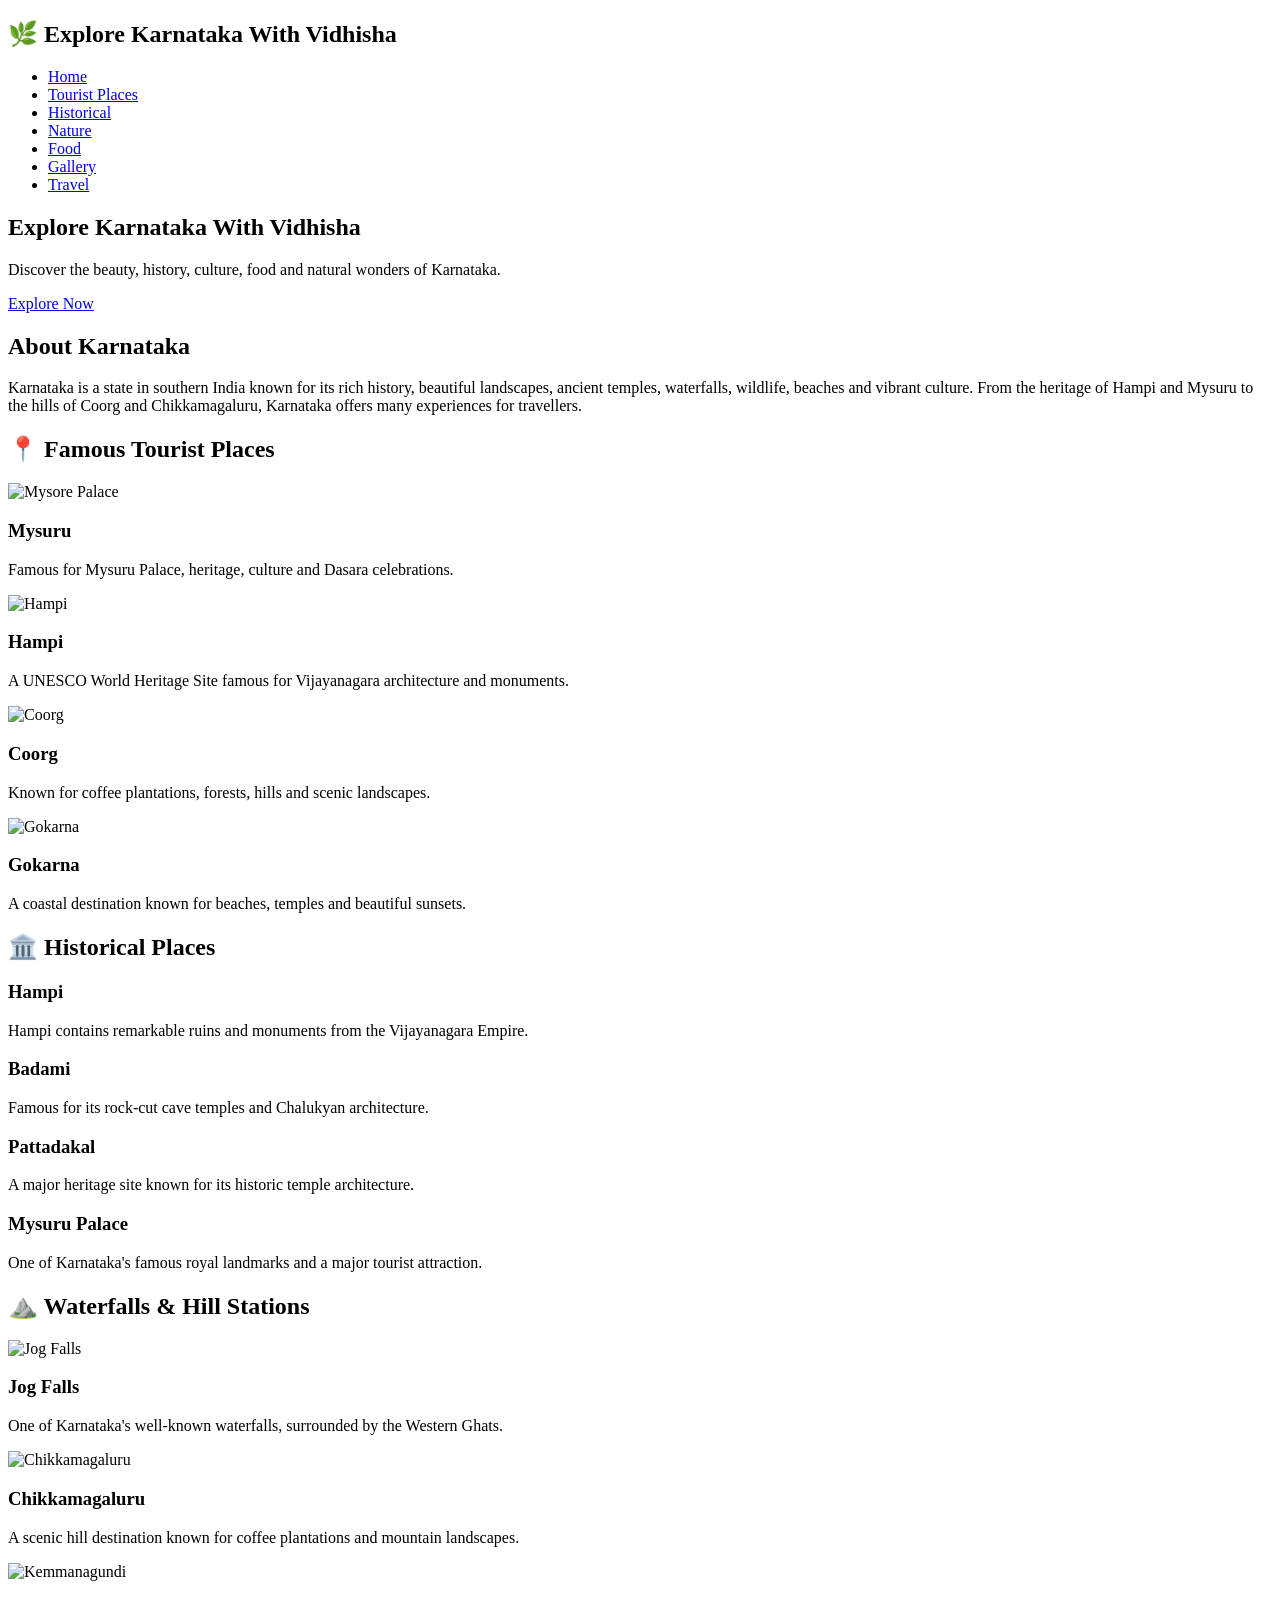
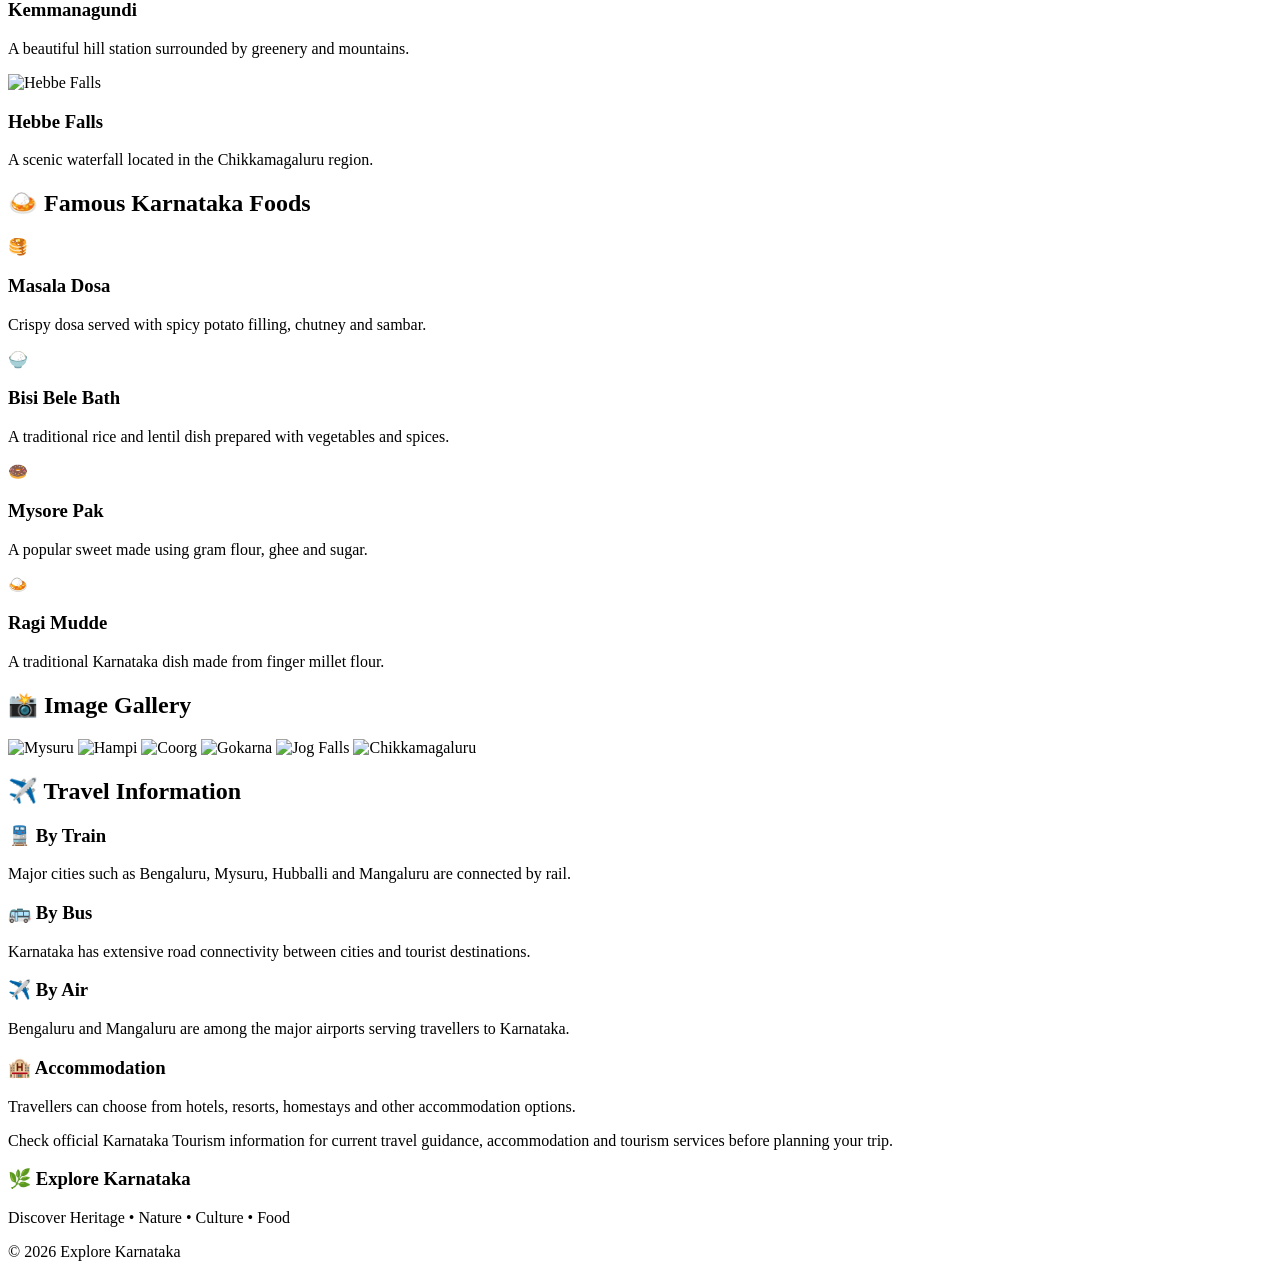
==== index.html @ e2760170 "Rename index2.html to index.html" ====
<!DOCTYPE html>
<html lang="en">
<head>
    <meta charset="UTF-8">
    <meta name="viewport" content="width=device-width, initial-scale=1.0">
    <title>Explore Karnataka</title>
    <link rel="stylesheet" href="style.css">
</head>

<body>

    <!-- Navigation -->
    <header>
        <nav>
            <h2>🌿 Explore Karnataka With Vidhisha</h2>

            <ul>
                <li><a href="#home">Home</a></li>
                <li><a href="#places">Tourist Places</a></li>
                <li><a href="#history">Historical</a></li>
                <li><a href="#nature">Nature</a></li>
                <li><a href="#food">Food</a></li>
                <li><a href="#gallery">Gallery</a></li>
                <li><a href="#travel">Travel</a></li>
            </ul>
        </nav>
    </header>


    <!-- Home -->
    <section id="home" class="hero">

        <div class="hero-text">
            <h1>Explore Karnataka With Vidhisha</h1>

            <p>
                Discover the beauty, history, culture, food and
                natural wonders of Karnataka.
            </p>

            <a href="#places" class="btn">Explore Now</a>
        </div>

    </section>


    <!-- Karnataka Introduction -->
    <section class="intro">

        <h2>About Karnataka</h2>

        <p>
            Karnataka is a state in southern India known for its
            rich history, beautiful landscapes, ancient temples,
            waterfalls, wildlife, beaches and vibrant culture.
            From the heritage of Hampi and Mysuru to the hills of
            Coorg and Chikkamagaluru, Karnataka offers many
            experiences for travellers.
        </p>

    </section>


    <!-- Tourist Places -->
    <section id="places">

        <h2>📍 Famous Tourist Places</h2>

        <div class="cards">

            <div class="card">
                <img src="images/mysore.jpg" alt="Mysore Palace">
                <h3>Mysuru</h3>
                <p>
                    Famous for Mysuru Palace, heritage, culture
                    and Dasara celebrations.
                </p>
            </div>

            <div class="card">
                <img src="images/hampi.jpg" alt="Hampi">
                <h3>Hampi</h3>
                <p>
                    A UNESCO World Heritage Site famous for
                    Vijayanagara architecture and monuments.
                </p>
            </div>

            <div class="card">
                <img src="images/coorg.jpg" alt="Coorg">
                <h3>Coorg</h3>
                <p>
                    Known for coffee plantations, forests,
                    hills and scenic landscapes.
                </p>
            </div>

            <div class="card">
                <img src="images/gokarna.jpg" alt="Gokarna">
                <h3>Gokarna</h3>
                <p>
                    A coastal destination known for beaches,
                    temples and beautiful sunsets.
                </p>
            </div>

        </div>

    </section>


    <!-- Historical Places -->
    <section id="history" class="light">

        <h2>🏛️ Historical Places</h2>

        <div class="cards">

            <div class="card">
                <h3>Hampi</h3>
                <p>
                    Hampi contains remarkable ruins and monuments
                    from the Vijayanagara Empire.
                </p>
            </div>

            <div class="card">
                <h3>Badami</h3>
                <p>
                    Famous for its rock-cut cave temples and
                    Chalukyan architecture.
                </p>
            </div>

            <div class="card">
                <h3>Pattadakal</h3>
                <p>
                    A major heritage site known for its historic
                    temple architecture.
                </p>
            </div>

            <div class="card">
                <h3>Mysuru Palace</h3>
                <p>
                    One of Karnataka's famous royal landmarks
                    and a major tourist attraction.
                </p>
            </div>

        </div>

    </section>


    <!-- Waterfalls and Hill Stations -->
    <section id="nature">

        <h2>⛰️ Waterfalls & Hill Stations</h2>

        <div class="cards">

            <div class="card">
                <img src="images/jog.jpg" alt="Jog Falls">
                <h3>Jog Falls</h3>
                <p>
                    One of Karnataka's well-known waterfalls,
                    surrounded by the Western Ghats.
                </p>
            </div>

            <div class="card">
                <img src="images/chikmagalur.jpg" alt="Chikkamagaluru">
                <h3>Chikkamagaluru</h3>
                <p>
                    A scenic hill destination known for coffee
                    plantations and mountain landscapes.
                </p>
            </div>

            <div class="card">
                <img src="images/kemmanagundi.jpg" alt="Kemmanagundi">
                <h3>Kemmanagundi</h3>
                <p>
                    A beautiful hill station surrounded by
                    greenery and mountains.
                </p>
            </div>

            <div class="card">
                <img src="images/hebbe.jpg" alt="Hebbe Falls">
                <h3>Hebbe Falls</h3>
                <p>
                    A scenic waterfall located in the
                    Chikkamagaluru region.
                </p>
            </div>

        </div>

    </section>


    <!-- Famous Foods -->
    <section id="food" class="food-section">

        <h2>🍛 Famous Karnataka Foods</h2>

        <div class="food-container">

            <div class="food">
                <span>🥞</span>
                <h3>Masala Dosa</h3>
                <p>
                    Crispy dosa served with spicy potato filling,
                    chutney and sambar.
                </p>
            </div>

            <div class="food">
                <span>🍚</span>
                <h3>Bisi Bele Bath</h3>
                <p>
                    A traditional rice and lentil dish prepared
                    with vegetables and spices.
                </p>
            </div>

            <div class="food">
                <span>🍩</span>
                <h3>Mysore Pak</h3>
                <p>
                    A popular sweet made using gram flour,
                    ghee and sugar.
                </p>
            </div>

            <div class="food">
                <span>🍛</span>
                <h3>Ragi Mudde</h3>
                <p>
                    A traditional Karnataka dish made from
                    finger millet flour.
                </p>
            </div>

        </div>

    </section>


    <!-- Image Gallery -->
    <section id="gallery">

        <h2>📸 Image Gallery</h2>

        <div class="gallery">

            <img src="images/mysore.jpg" alt="Mysuru">
            <img src="images/hampi.jpg" alt="Hampi">
            <img src="images/coorg.jpg" alt="Coorg">
            <img src="images/gokarna.jpg" alt="Gokarna">
            <img src="images/jog.jpg" alt="Jog Falls">
            <img src="images/chikmagalur.jpg" alt="Chikkamagaluru">

        </div>

    </section>


    <!-- Travel Information -->
    <section id="travel" class="travel">

        <h2>✈️ Travel Information</h2>

        <div class="travel-box">

            <div>
                <h3>🚆 By Train</h3>
                <p>
                    Major cities such as Bengaluru, Mysuru,
                    Hubballi and Mangaluru are connected by rail.
                </p>
            </div>

            <div>
                <h3>🚌 By Bus</h3>
                <p>
                    Karnataka has extensive road connectivity
                    between cities and tourist destinations.
                </p>
            </div>

            <div>
                <h3>✈️ By Air</h3>
                <p>
                    Bengaluru and Mangaluru are among the major
                    airports serving travellers to Karnataka.
                </p>
            </div>

            <div>
                <h3>🏨 Accommodation</h3>
                <p>
                    Travellers can choose from hotels, resorts,
                    homestays and other accommodation options.
                </p>
            </div>

        </div>

        <p class="travel-note">
            Check official Karnataka Tourism information for
            current travel guidance, accommodation and tourism
            services before planning your trip.
        </p>

    </section>


    <!-- Footer -->
    <footer>

        <h3>🌿 Explore Karnataka</h3>

        <p>
            Discover Heritage • Nature • Culture • Food
        </p>

        <p>
            © 2026 Explore Karnataka
        </p>

    </footer>

</body>
</html>
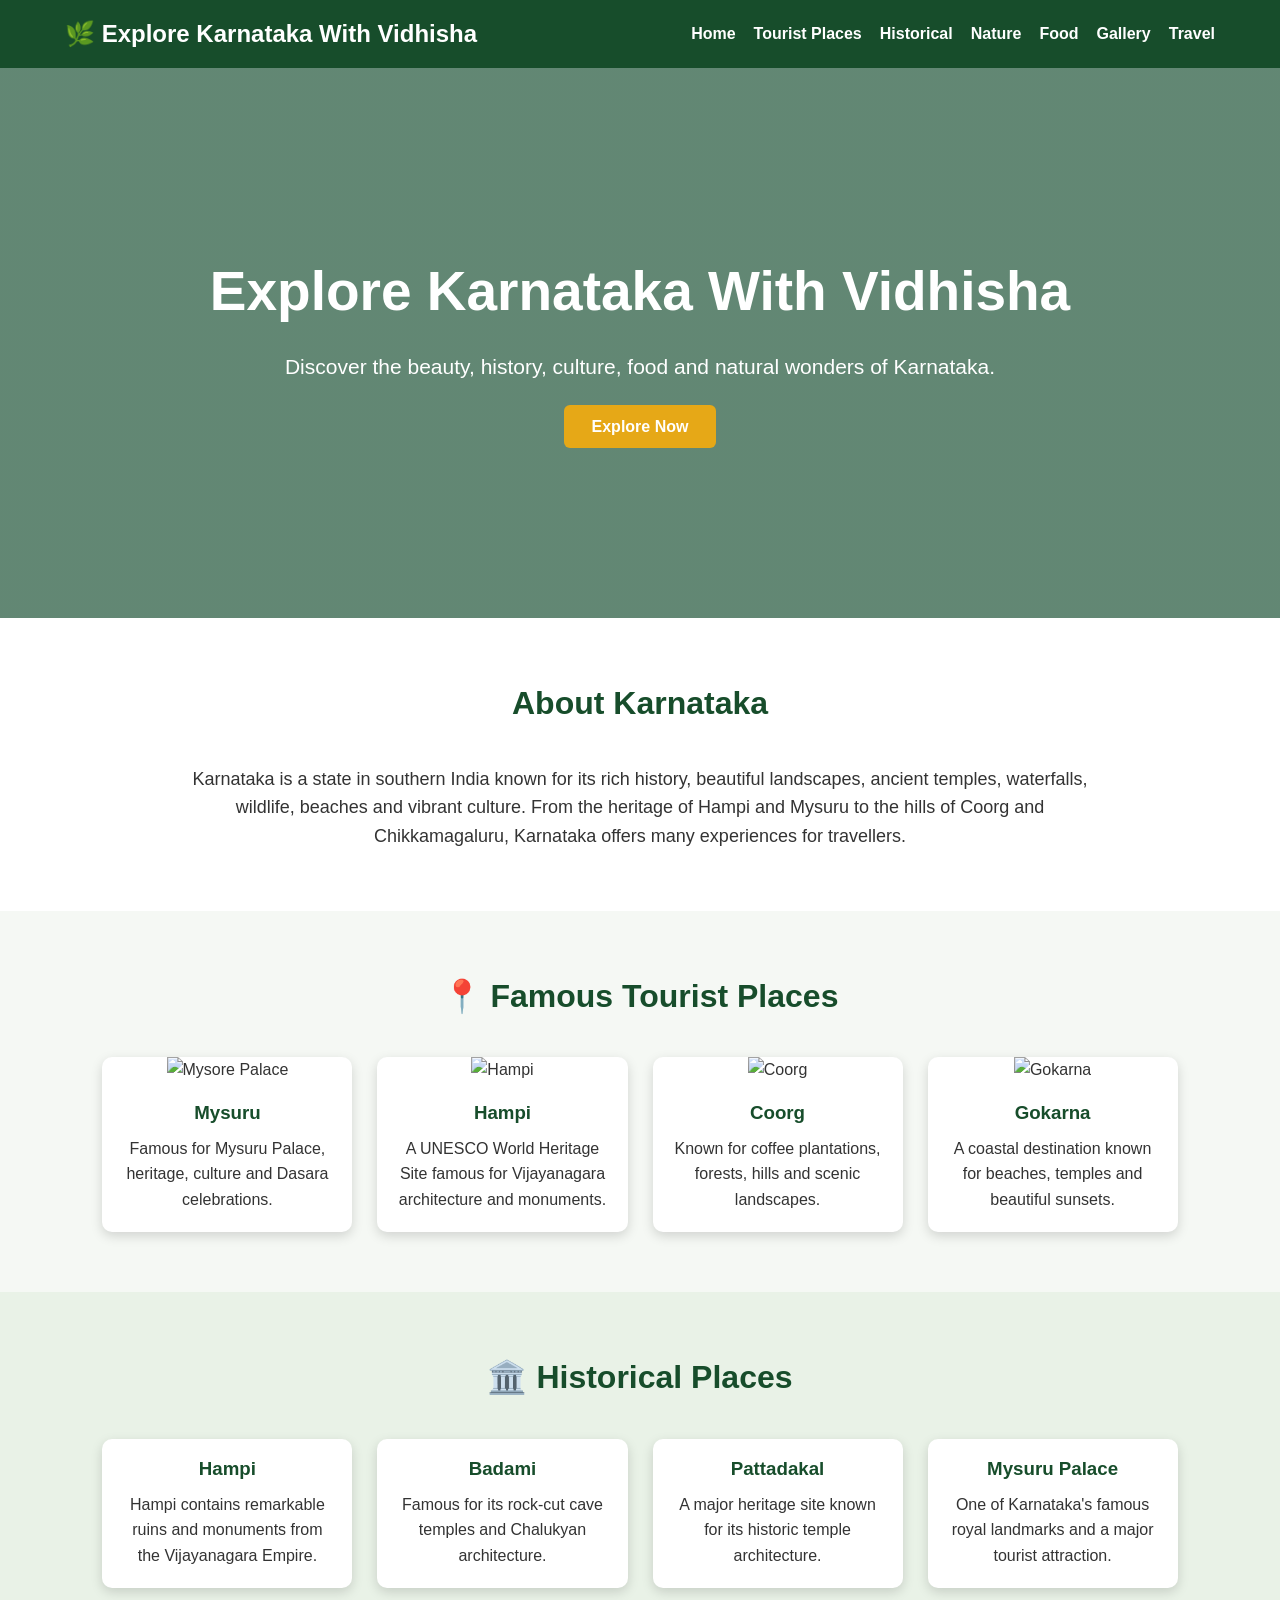
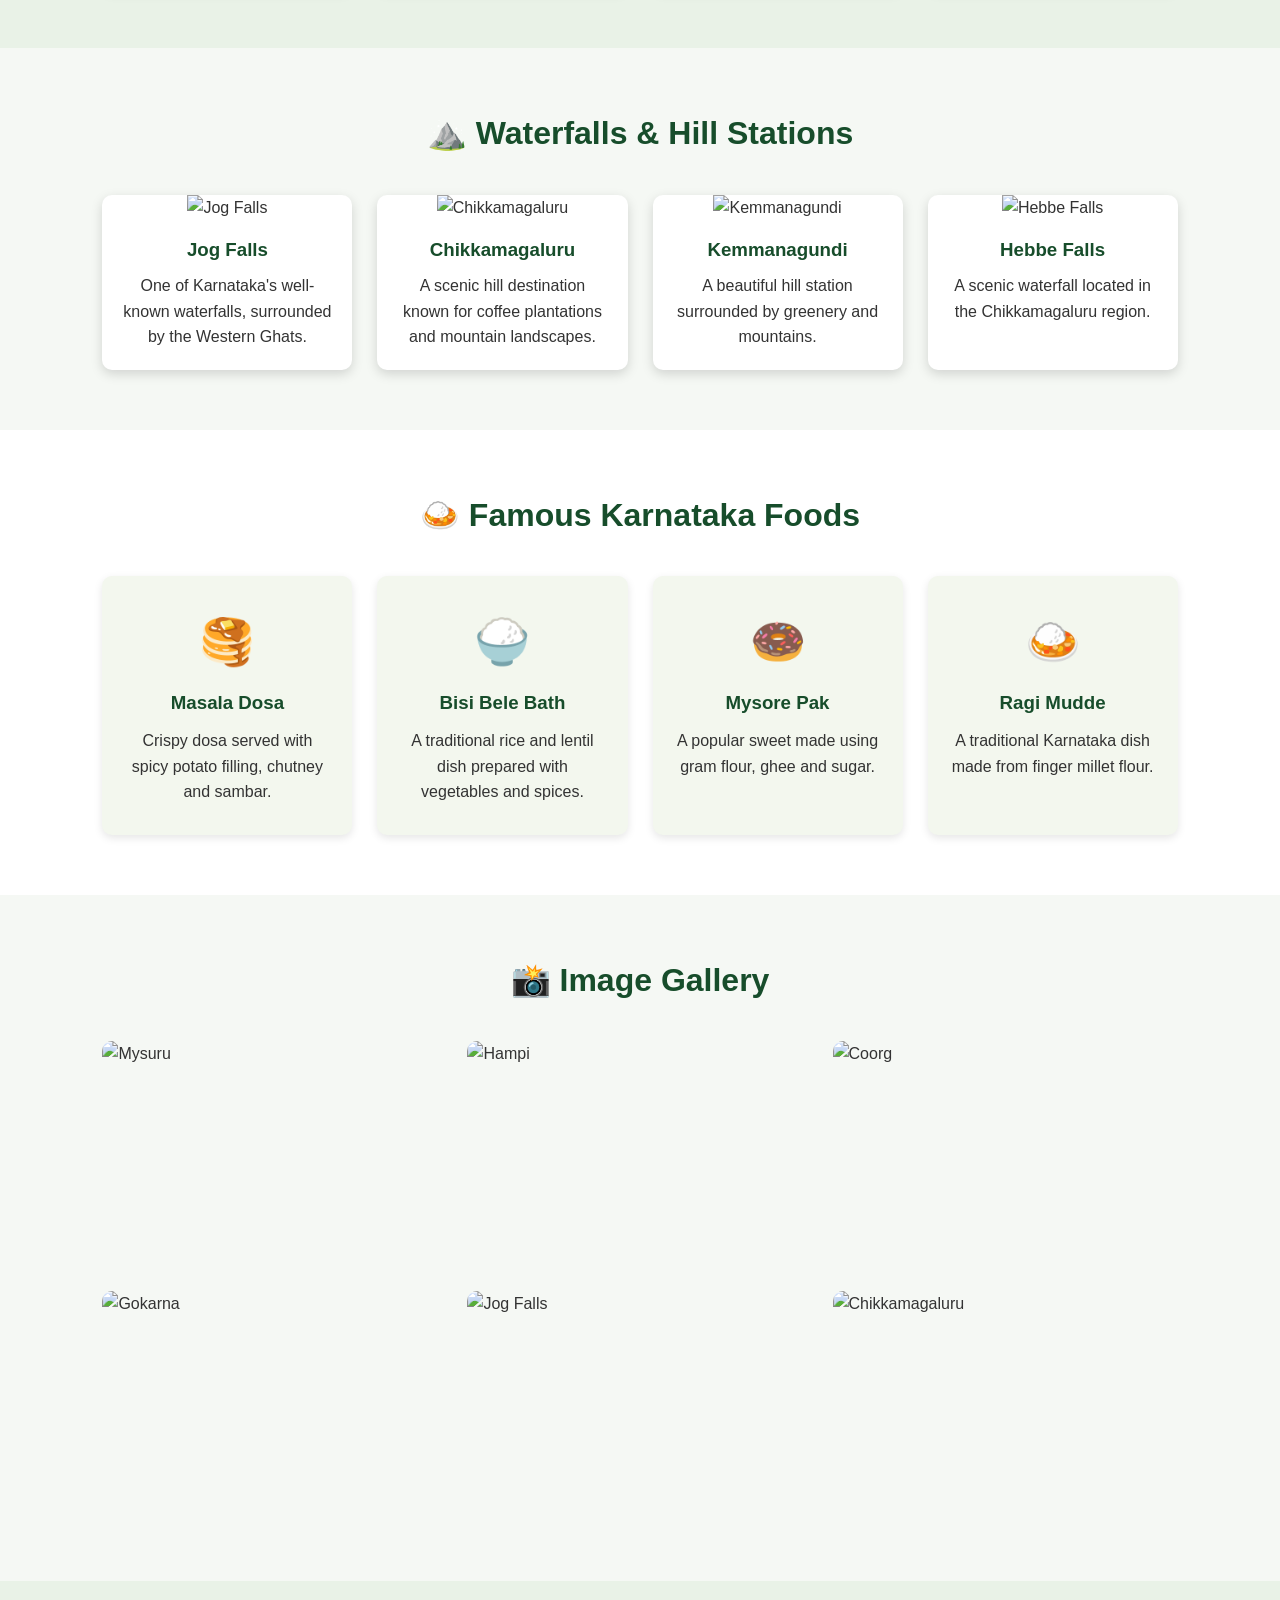
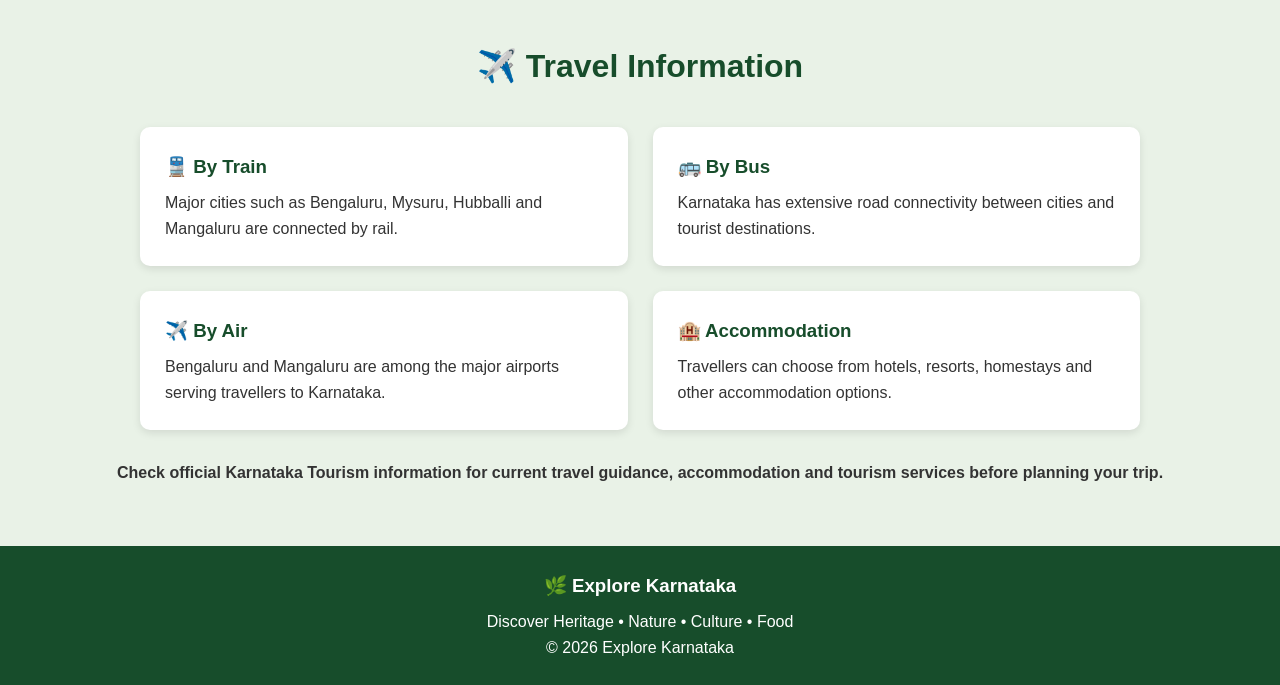
==== commit 12db3c55: "Update index.html" ====
--- a/index.html
+++ b/index.html
@@ -4,7 +4,7 @@
     <meta charset="UTF-8">
     <meta name="viewport" content="width=device-width, initial-scale=1.0">
     <title>Explore Karnataka</title>
-    <link rel="stylesheet" href="style.css">
+    <link rel="stylesheet" href="style2.css">
 </head>
 
 <body>
--- a/style2.css
+++ b/style2.css
@@ -0,0 +1,353 @@
+/* Basic Settings */
+
+* {
+    margin: 0;
+    padding: 0;
+    box-sizing: border-box;
+    scroll-behavior: smooth;
+}
+
+body {
+    font-family: Arial, sans-serif;
+    background-color: #f5f8f4;
+    color: #333;
+    line-height: 1.6;
+}
+
+
+/* Navigation */
+
+header {
+    background-color: #174d2b;
+    position: sticky;
+    top: 0;
+    z-index: 1000;
+}
+
+nav {
+    max-width: 1200px;
+    margin: auto;
+    padding: 15px 25px;
+
+    display: flex;
+    justify-content: space-between;
+    align-items: center;
+}
+
+nav h2 {
+    color: white;
+}
+
+nav ul {
+    list-style: none;
+
+    display: flex;
+    gap: 18px;
+}
+
+nav a {
+    text-decoration: none;
+    color: white;
+    font-weight: bold;
+}
+
+nav a:hover {
+    color: #ffd54f;
+}
+
+
+/* Hero Section */
+
+.hero {
+    height: 550px;
+
+    background-image:
+        linear-gradient(
+            rgba(0, 60, 30, 0.6),
+            rgba(0, 60, 30, 0.6)
+        ),
+        url("images/karnataka.jpg");
+
+    background-size: cover;
+    background-position: center;
+
+    display: flex;
+    justify-content: center;
+    align-items: center;
+
+    text-align: center;
+    color: white;
+}
+
+.hero h1 {
+    font-size: 55px;
+    margin-bottom: 15px;
+}
+
+.hero p {
+    font-size: 21px;
+    margin-bottom: 30px;
+}
+
+.btn {
+    background-color: #e6a817;
+    color: white;
+
+    padding: 13px 28px;
+
+    text-decoration: none;
+    border-radius: 6px;
+
+    font-weight: bold;
+}
+
+.btn:hover {
+    background-color: #c98e0c;
+}
+
+
+/* Common Sections */
+
+section {
+    padding: 60px 8%;
+}
+
+section h2 {
+    text-align: center;
+    color: #174d2b;
+    font-size: 32px;
+    margin-bottom: 35px;
+}
+
+
+/* Introduction */
+
+.intro {
+    text-align: center;
+    background-color: white;
+}
+
+.intro p {
+    max-width: 900px;
+    margin: auto;
+    font-size: 18px;
+}
+
+
+/* Cards */
+
+.cards {
+    display: grid;
+    grid-template-columns: repeat(4, 1fr);
+    gap: 25px;
+}
+
+.card {
+    background-color: white;
+
+    border-radius: 10px;
+
+    overflow: hidden;
+
+    box-shadow: 0 4px 12px rgba(0, 0, 0, 0.15);
+
+    text-align: center;
+
+    transition: 0.3s;
+}
+
+.card:hover {
+    transform: translateY(-8px);
+}
+
+.card img {
+    width: 100%;
+    height: 190px;
+    object-fit: cover;
+}
+
+.card h3 {
+    color: #174d2b;
+    margin: 15px 10px 8px;
+}
+
+.card p {
+    padding: 0 18px 20px;
+}
+
+
+/* Light Background */
+
+.light {
+    background-color: #e9f2e7;
+}
+
+
+/* Food Section */
+
+.food-section {
+    background-color: #fff;
+}
+
+.food-container {
+    display: grid;
+    grid-template-columns: repeat(4, 1fr);
+    gap: 25px;
+}
+
+.food {
+    background-color: #f3f7ee;
+
+    text-align: center;
+
+    padding: 30px 20px;
+
+    border-radius: 10px;
+
+    box-shadow: 0 3px 8px rgba(0, 0, 0, 0.1);
+}
+
+.food span {
+    font-size: 45px;
+}
+
+.food h3 {
+    color: #174d2b;
+    margin: 10px 0;
+}
+
+
+/* Gallery */
+
+.gallery {
+    display: grid;
+
+    grid-template-columns: repeat(3, 1fr);
+
+    gap: 20px;
+}
+
+.gallery img {
+    width: 100%;
+    height: 230px;
+
+    object-fit: cover;
+
+    border-radius: 10px;
+
+    transition: 0.3s;
+}
+
+.gallery img:hover {
+    transform: scale(1.04);
+}
+
+
+/* Travel Section */
+
+.travel {
+    background-color: #e9f2e7;
+}
+
+.travel-box {
+    max-width: 1000px;
+    margin: auto;
+
+    display: grid;
+    grid-template-columns: repeat(2, 1fr);
+
+    gap: 25px;
+}
+
+.travel-box div {
+    background-color: white;
+
+    padding: 25px;
+
+    border-radius: 10px;
+
+    box-shadow: 0 3px 8px rgba(0, 0, 0, 0.1);
+}
+
+.travel-box h3 {
+    color: #174d2b;
+    margin-bottom: 8px;
+}
+
+.travel-note {
+    text-align: center;
+    margin-top: 30px;
+    font-weight: bold;
+}
+
+
+/* Footer */
+
+footer {
+    background-color: #174d2b;
+    color: white;
+
+    text-align: center;
+
+    padding: 25px;
+}
+
+footer h3 {
+    margin-bottom: 8px;
+}
+
+
+/* Responsive Design */
+
+@media (max-width: 900px) {
+
+    nav {
+        flex-direction: column;
+        gap: 15px;
+    }
+
+    nav ul {
+        flex-wrap: wrap;
+        justify-content: center;
+    }
+
+    .cards {
+        grid-template-columns: repeat(2, 1fr);
+    }
+
+    .food-container {
+        grid-template-columns: repeat(2, 1fr);
+    }
+
+    .gallery {
+        grid-template-columns: repeat(2, 1fr);
+    }
+}
+
+
+@media (max-width: 550px) {
+
+    .hero h1 {
+        font-size: 38px;
+    }
+
+    .hero p {
+        font-size: 17px;
+    }
+
+    .cards {
+        grid-template-columns: 1fr;
+    }
+
+    .food-container {
+        grid-template-columns: 1fr;
+    }
+
+    .gallery {
+        grid-template-columns: 1fr;
+    }
+
+    .travel-box {
+        grid-template-columns: 1fr;
+    }
+}
